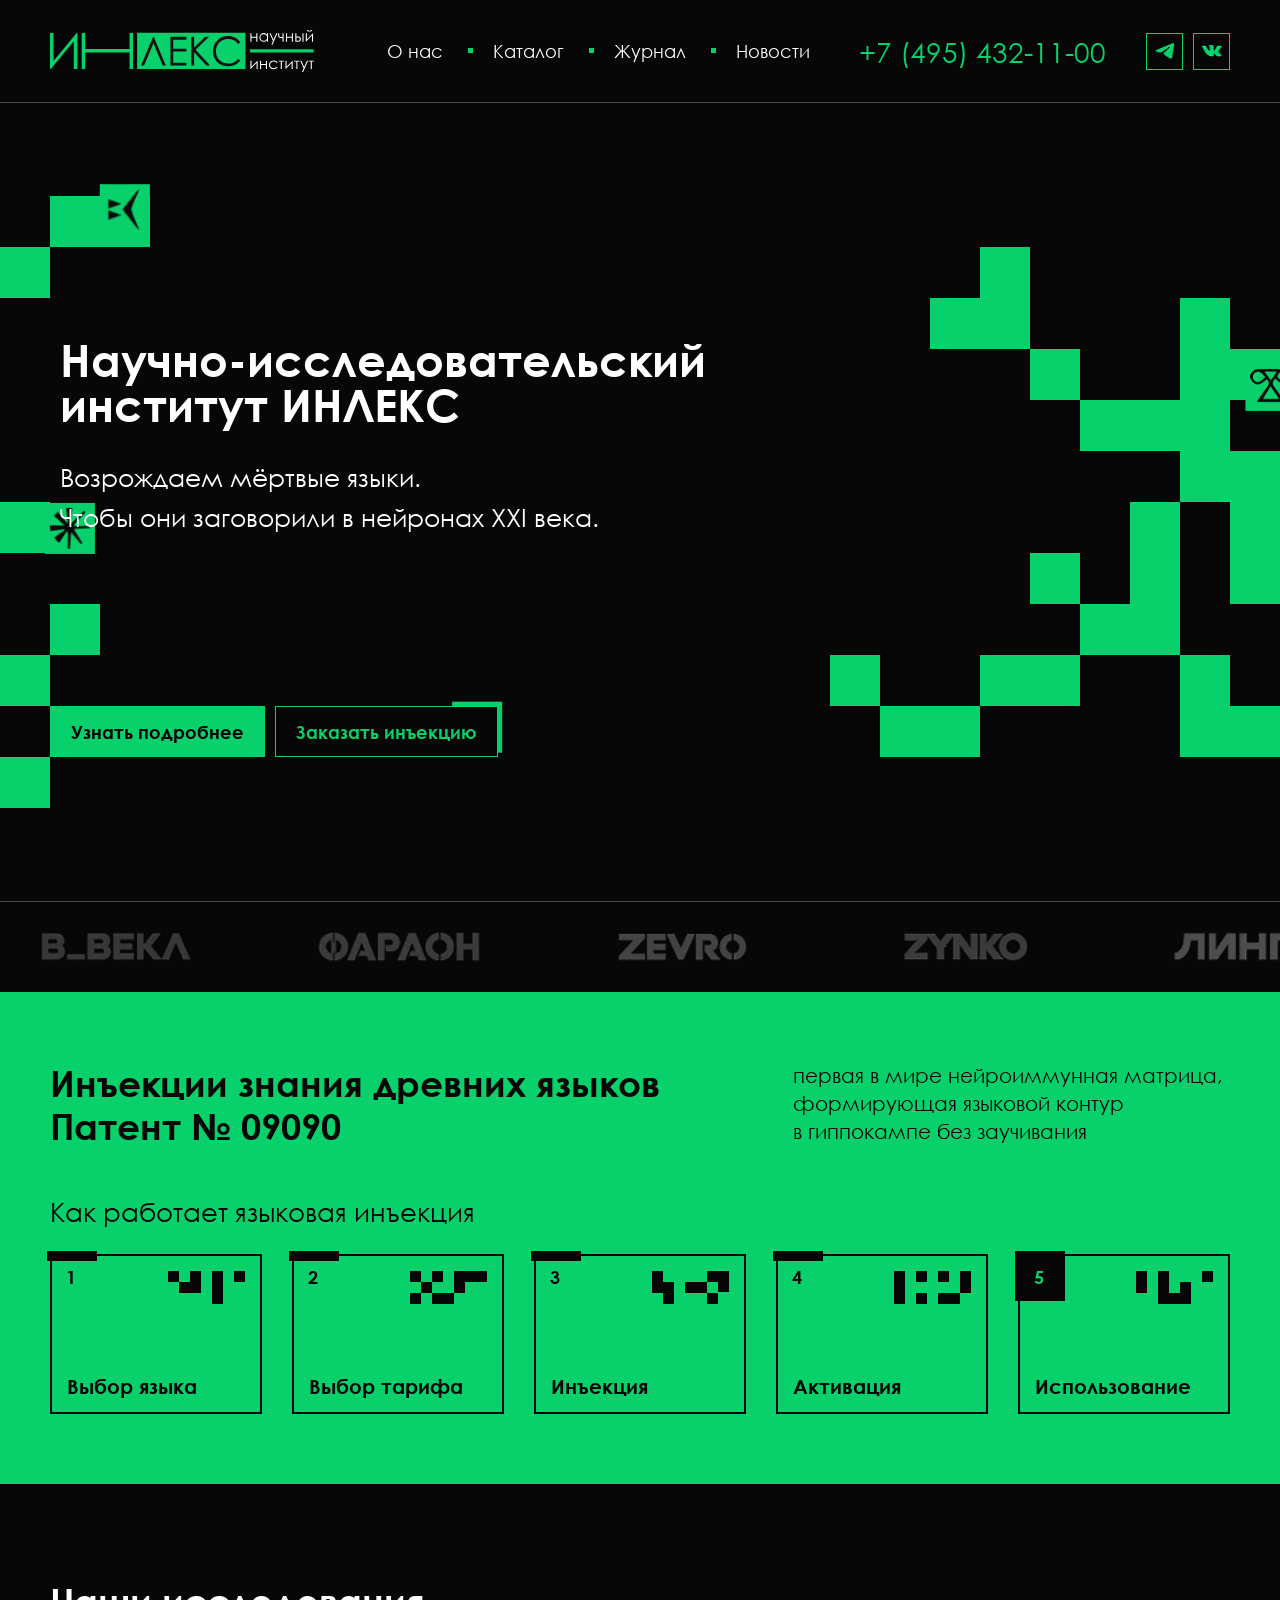
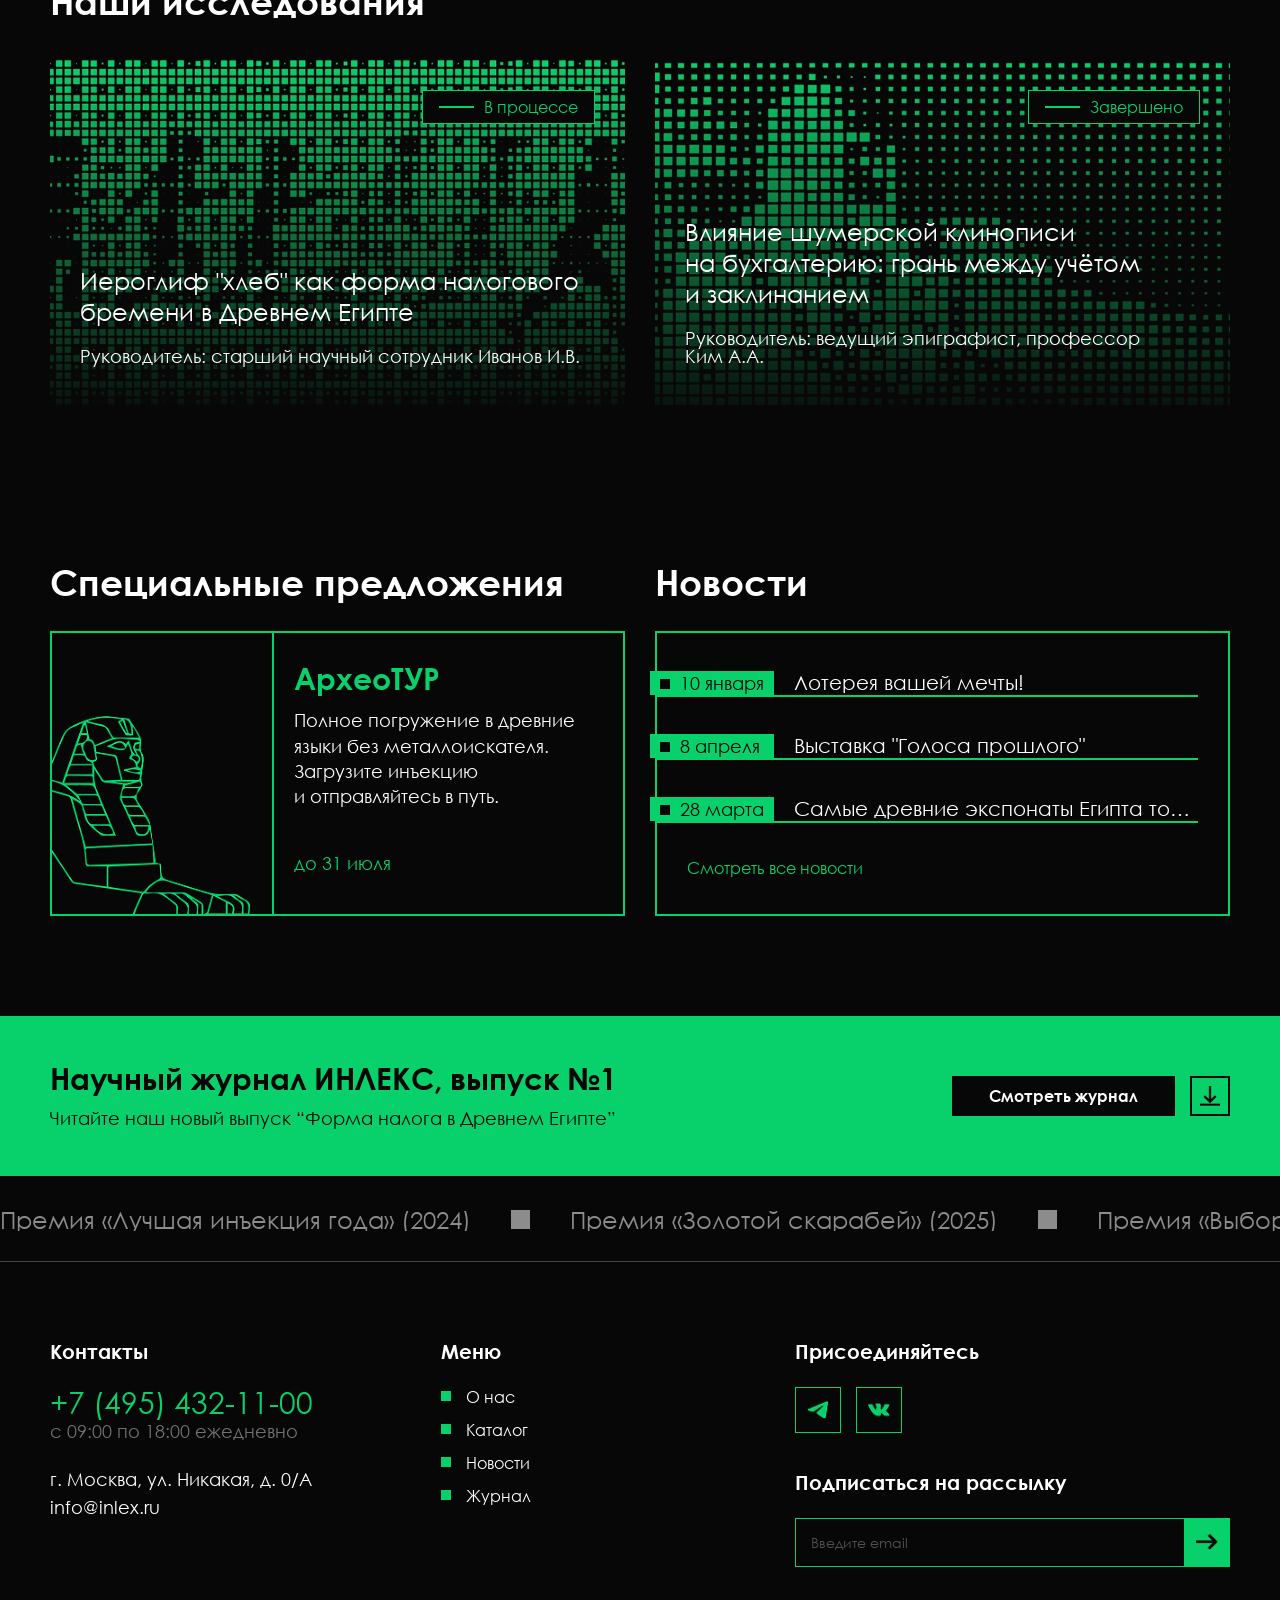
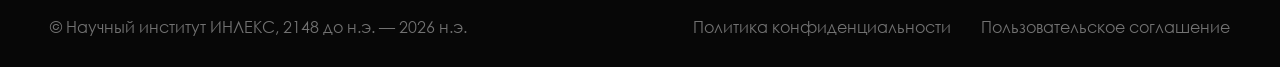
==== index.html @ 59bc56f0 "Rename home.html to index.html" ====
<!DOCTYPE html>
<html lang="ru">

<head>
	<meta charset="UTF-8" />
	<meta name="viewport" content="width=device-width, initial-scale=1.0" />
	<meta name="robots" content="noindex">
	<title>Научно-исследовательский институт ИНЛЕКС</title>
	<link rel="stylesheet" href="styles/style.css">
	<script src="javascripts/script.js"></script>
	<link rel="icon" href="images/favicon.svg" sizes="32x32">
	<link rel="icon" href="images/favicon.svg" sizes="192x192">
	<link rel="apple-touch-icon" href="images/favicon.svg">
</head>

<body>
  <header class="header">
    <a href="#" class="logo">
      <img src="images/logo-inlex.svg" alt="Логотип ИНЛЕКС" class="logo-img">
    </a>
    <ul class="desktop-nav">
      <li><a href="about.html">О нас</a></li>
      <li><a href="shop.html">Каталог</a></li>
      <li><a href="book.html">Журнал</a></li>
      <li><a href="news.html">Новости</a></li>
    </ul>
    <div class="header-contacts">
      <a href="tel:+74954321100" class="phone-desktop">+7 (495) 432-11-00</a>
      <div class="social-icons-desktop">
        <a href="https://t.me/" class="social-btn-desktop tg-desktop" aria-label="Telegram"></a>
        <a href="https://vk.com" class="social-btn-desktop vk-desktop" aria-label="VK"></a>
      </div>
    </div>
    <div class="mobile-header-actions">
      <a href="tel:+74954321100" class="mobile-phone-btn" aria-label="Позвонить"></a>
           <button class="burger-btn js-menu-toggle" aria-label="Открыть меню">
        <span></span>
        <span></span>
        <span></span>
      </button>
    </div>
	<div class="mob-menu-overlay" id="mobile-menu">
  <div class="mob-menu-dialog">
    <div class="mob-menu-box">
      <ul class="menu-nav">
        <li><a href="about.html">О нас</a></li>
        <li><a href="shop.html">Каталог</a></li>
        <li><a href="book.html">Журнал</a></li>
        <li><a href="news.html">Новости</a></li>
      </ul>
      <div class="menu-contacts">
        <a href="tel:+74954321100" class="menu-phone">+7 (495) 432-11-00</a>
        <span class="menu-callback">заказать обратный звонок</span>
      </div>
      <div class="menu-socials">
        <div class="menu-line"></div>
        <a href="https://t.me/" target="_blank" class="social-btn-popup tg-popup" aria-label="Telegram"></a>
        <a href="https://vk.com" target="_blank" class="social-btn-popup vk-popup" aria-label="VK"></a>
        <div class="menu-line"></div>
      </div>
    </div>
  </div>
</div>
	
  </header>
  <main>
   <section class="intro-section">
    <div class="intro-graphic-left">
      <svg width="150" height="612" viewBox="0 0 150 612" fill="none" xmlns="http://www.w3.org/2000/svg">
        <rect x="50" y="408" width="50" height="51" fill="#08D16B" class="anim-square"/>
        <rect x="0" y="459" width="50" height="51" fill="#08D16B" class="anim-square"/>
        <rect x="0" y="561" width="50" height="51" fill="#08D16B" class="anim-square"/>
        <rect x="100" y="0" width="50" height="51" fill="#08D16B" class="anim-square"/>
        <rect x="0" y="306" width="50" height="51" fill="#08D16B" class="anim-square"/>
        <rect x="50" y="0" width="50" height="51" fill="#08D16B" class="anim-square"/>
        <rect x="0" y="51" width="50" height="51" fill="#08D16B" class="anim-square"/>
      </svg>
    </div>
    
    <div class="intro-container">
      <h1 class="intro-title">Научно-исследовательский<br>институт ИНЛЕКС</h1>
      <p class="intro-text">
        Возрождаем мёртвые языки.<br>
        Чтобы они заговорили в нейронах XXI века.
      </p>
    </div>

    <div class="intro-actions">
      <a href="about.html" class="intro-btn-solid">Узнать подробнее</a>
      <a href="https://svetasenko7-glitch.github.io/inlex/?clckid=7e40eaa8" class="intro-btn-border" target="_blank">Заказать инъекцию</a>
    </div>
    
    <div class="intro-graphic-right">
      <svg width="500" height="510" viewBox="0 0 500 510" fill="none" xmlns="http://www.w3.org/2000/svg">
        <rect x="400" y="102" width="50" height="51" fill="#08D16B" class="anim-square"/>
        <rect x="350" y="102" width="50" height="51" fill="#08D16B" class="anim-square"/>
        <rect x="350" y="204" width="50" height="51" fill="#08D16B" class="anim-square"/>
        <rect x="400" y="204" width="50" height="51" fill="#08D16B" class="anim-square"/>
        <rect x="300" y="306" width="50" height="51" fill="#08D16B" class="anim-square"/>
        <rect x="300" y="357" width="50" height="51" fill="#08D16B" class="anim-square"/>
        <rect x="350" y="459" width="50" height="51" fill="#08D16B" class="anim-square"/>
        <rect x="400" y="459" width="50" height="51" fill="#08D16B" class="anim-square"/>
        <rect x="250" y="153" width="50" height="51" fill="#08D16B" class="anim-square"/>
        <rect x="150" y="51" width="50" height="51" fill="#08D16B" class="anim-square"/>
        <rect x="200" y="102" width="50" height="51" fill="#08D16B" class="anim-square"/>
        <rect x="450" y="357" width="50" height="51" fill="#08D16B" class="anim-square"/>
        <rect x="400" y="306" width="50" height="51" fill="#08D16B" class="anim-square"/>
        <rect x="250" y="357" width="50" height="51" fill="#08D16B" class="anim-square"/>
        <rect x="50" y="459" width="50" height="51" fill="#08D16B" class="anim-square"/>
        <rect x="0" y="408" width="50" height="51" fill="#08D16B" class="anim-square"/>
        <rect x="200" y="306" width="50" height="51" fill="#08D16B" class="anim-square"/>
        <rect x="200" y="408" width="50" height="51" fill="#08D16B" class="anim-square"/>
        <rect x="350" y="408" width="50" height="51" fill="#08D16B" class="anim-square"/>
        <rect x="150" y="408" width="50" height="51" fill="#08D16B" class="anim-square"/>
        <rect x="100" y="459" width="50" height="51" fill="#08D16B" class="anim-square"/>
        <rect x="150" y="0" width="50" height="51" fill="#08D16B" class="anim-square"/>
        <rect x="100" y="51" width="50" height="51" fill="#08D16B" class="anim-square"/>
        <rect x="350" y="51" width="50" height="51" fill="#08D16B" class="anim-square"/>
        <rect x="300" y="255" width="50" height="51" fill="#08D16B" class="anim-square"/>
        <rect x="400" y="255" width="50" height="51" fill="#08D16B" class="anim-square"/>
        <rect x="450" y="255" width="50" height="51" fill="#08D16B" class="anim-square"/>
        <rect x="350" y="153" width="50" height="51" fill="#08D16B" class="anim-square"/>
        <rect x="300" y="153" width="50" height="51" fill="#08D16B" class="anim-square"/>
        <rect x="450" y="102" width="50" height="51" fill="#08D16B" class="anim-square"/>
      </svg>
    </div>

  </section>
   
 
    <section class="brand-ticker-section">
      <div class="brand-ticker-container" id="brandTicker">
        <div class="brand-ticker-track" id="brandTickerTrack">
          <div class="brand-ticker-item"><img src="images/logo-1.webp" alt="Партнер B_BEKA" class="brand-ticker-img"></div>
          <div class="brand-ticker-item"><img src="images/logo-2.webp" alt="Партнер ФАРАОН" class="brand-ticker-img"></div>
          <div class="brand-ticker-item"><img src="images/logo-3.webp" alt="Партнер ZEVRO" class="brand-ticker-img"></div>
          <div class="brand-ticker-item"><img src="images/logo-4.webp" alt="Партнер ZYNKO" class="brand-ticker-img"></div>
          <div class="brand-ticker-item"><img src="images/logo-5.webp" alt="Партнер ЛИНГО" class="brand-ticker-img"></div>
          <div class="brand-ticker-item"><img src="images/logo-6.webp" alt="Партнер АРХЕОТУР" class="brand-ticker-img"></div>
          <div class="brand-ticker-item"><img src="images/logo-7.webp" alt="Партнер ГОЛОС" class="brand-ticker-img"></div>
          <div class="brand-ticker-item"><img src="images/logo-8.webp" alt="Партнер НОРДИК" class="brand-ticker-img"></div>
          <div class="brand-ticker-item"><img src="images/logo-9.webp" alt="Партнер АЛГОС" class="brand-ticker-img"></div>
          <div class="brand-ticker-item"><img src="images/logo-10.webp" alt="Партнер VEXO" class="brand-ticker-img"></div>
          <div class="brand-ticker-item"><img src="images/logo-11.webp" alt="Партнер ОККОЛЛО" class="brand-ticker-img"></div>
          <div class="brand-ticker-item"><img src="images/logo-13.webp" alt="Партнер NEXO" class="brand-ticker-img"></div>
        </div>
      </div>
    </section>
    <section class="inj-flow-section">
      <div class="inj-flow-header">
        <h2 class="inj-flow-title">Инъекции знания древних языков<br>Патент №&#160;09090</h2>
        <p class="inj-flow-desc">
          первая в мире нейроиммунная матрица, формирующая языковой контур в&#160;гиппокампе без&#160;заучивания
        </p>
      </div>
      <h3 class="inj-flow-subtitle">Как работает языковая инъекция</h3>
      <div class="inj-flow-grid">
        <div class="inj-flow-card">
          <div class="inj-flow-num-wrap">
            <div class="inj-flow-num-bg"></div>
            <span class="inj-flow-num-text">1</span>
          </div>
          <div class="inj-flow-icon">
            <img src="images/inj1.png" alt="Выбор языка">
          </div>
          <div class="inj-flow-card-title">Выбор языка</div>
        </div>
        <div class="inj-flow-card">
          <div class="inj-flow-num-wrap">
            <div class="inj-flow-num-bg"></div>
            <span class="inj-flow-num-text">2</span>
          </div>
          <div class="inj-flow-icon">
            <img src="images/inj2.png" alt="Выбор тарифа">
          </div>
          <div class="inj-flow-card-title">Выбор тарифа</div>
        </div>
        <div class="inj-flow-card">
          <div class="inj-flow-num-wrap">
            <div class="inj-flow-num-bg"></div>
            <span class="inj-flow-num-text">3</span>
          </div>
          <div class="inj-flow-icon">
            <img src="images/inj3.png" alt="Инъекция">
          </div>
          <div class="inj-flow-card-title">Инъекция</div>
        </div>
        <div class="inj-flow-card">
          <div class="inj-flow-num-wrap">
            <div class="inj-flow-num-bg"></div>
            <span class="inj-flow-num-text">4</span>
          </div>
          <div class="inj-flow-icon">
            <img src="images/inj4.png" alt="Активация">
          </div>
          <div class="inj-flow-card-title">Активация</div>
        </div>
        <div class="inj-flow-card">
          <div class="inj-flow-num-wrap">
            <div class="inj-flow-num-bg"></div>
            <span class="inj-flow-num-text">5</span>
          </div>
          <div class="inj-flow-icon">
            <img src="images/inj5.png" alt="Использование">
          </div>
          <div class="inj-flow-card-title">Использование</div>
        </div>
      </div>
    </section>
    <section class="res-sec-section">
      <h2 class="res-sec-main-title">Наши исследования</h2>
      <div class="res-sec-grid">
        <div class="res-sec-card js-popup-trigger" data-popup="popup-research" style="background-image: linear-gradient(to bottom, rgba(0, 0, 0, 0) 0%, rgb(8 8 8 / 94%) 100%), url('images/research-1.webp');" data-res-title="Иероглиф &quot;хлеб&quot; как форма налогового бремени в Древнем Египте" data-res-leader="Руководитель: старший научный сотрудник Иванов И.В." data-res-img="images/research-1.webp" data-res-status="В процессе" data-res-num="№1748_3" data-res-hypothesis="1 иероглиф «хлеб» в ведомости = 1 мера зерна, изъятая в пользу номарха. Частота символа в тексте обратно пропорциональна уровню сытости писца." data-res-status-text="68% испытуемых, получивших эту ячейку памяти, начинают испытывать дискомфорт при виде лепешек.">
          <div class="res-sec-badge">В процессе</div>
          <div class="res-sec-content">
            <h3 class="res-sec-card-title">Иероглиф "хлеб" как&#160;форма налогового бремени в&#160;Древнем Египте</h3>
            <p class="res-sec-card-leader">Руководитель: старший научный сотрудник Иванов&#160;И.В.</p>
          </div>
        </div>
        <div class="res-sec-card js-popup-trigger" data-popup="popup-research" style="background-image: linear-gradient(to bottom, rgba(0, 0, 0, 0) 0%, rgb(8 8 8 / 94%) 100%), url('images/research-2.webp');" data-res-title="Влияние шумерской клинописи на бухгалтерию: грань между учётом и заклинанием" data-res-leader="Руководитель: ведущий эпиграфист, профессор Ким А.А." data-res-img="images/research-2.webp" data-res-status="Завершено" data-res-num="№0982_A" data-res-hypothesis="Шумерские глиняные таблички содержали скрытые фонетические паттерны, которые приводили к спонтанной синхронизации дебета и кредита." data-res-status-text="Исследование полностью завершено. Интегрировано в основной каталог нейроматриц института.">
          <div class="res-sec-badge">Завершено</div>
          <div class="res-sec-content">
            <h3 class="res-sec-card-title">Влияние шумерской клинописи на&#160;бухгалтерию: грань между учётом и&#160;заклинанием</h3>
            <p class="res-sec-card-leader">Руководитель: ведущий эпиграфист, профессор Ким&#160;А.А.</p>
          </div>
        </div>
      </div>
    </section>
    <section class="promo-news-section">
      <div class="promo-news-grid">
        <div class="promo-news-col">
          <h2 class="promo-news-block-title">Специальные предложения</h2>
          <a href="https://svetasenko7-glitch.github.io/archeotour/" target="_blank" class="promo-news-offer-card">
            <div class="promo-news-offer-img-box">
              <img src="images/sphinx.png" alt="АрхеоТУР" class="promo-news-offer-img">
            </div>
            <div class="promo-news-offer-info">
              <h3 class="promo-news-offer-title">АрхеоТУР</h3>
              <p class="promo-news-offer-desc">Полное погружение в&#160;древние языки без&#160;металлоискателя. Загрузите инъекцию и&#160;отправляйтесь в&#160;путь.</p>
              <span class="promo-news-offer-date">до 31 июля</span>
            </div>
          </a>
        </div>
        <div class="promo-news-col">
          <h2 class="promo-news-block-title">Новости</h2>
          <div class="promo-news-list-box">
            <div class="promo-news-list-container">
              <div class="promo-news-item js-popup-trigger" data-popup="popup-news" data-res-title="Лотерея вашей мечты!" data-res-date="12.05.2026" data-res-tag="Новости" data-res-imgs="images/baner-4-1.webp,images/baner-4-2.webp,images/baner-4-3.webp" data-res-desc="Приходите на выставку «Языки до речи: письменность как технология власти» и испытайте судьбу." data-res-rules="1. Вытягиваете шарик из специальной амфоры.<br>2. Лопаете его.<br>3. Внутри — древний язык: аккадский, ведийский, санскрит или другой." data-res-note="Подходите с выигрышем к нашему сотруднику и получите микро-инъекцию прямо на месте. Через 10 минут вы сможете прочитать название экспоната в оригинале.">
                <div class="promo-news-item-badge">10 января</div>
                <div class="promo-news-item-title">Лотерея вашей мечты!</div>
              </div>
              <div class="promo-news-item js-popup-trigger" data-popup="popup-news" data-res-title="Выставка &quot;Голоса прошлого&quot;" data-res-date="08.04.2026" data-res-tag="Выставки" data-res-imgs="images/baner-1-1.webp,images/baner-1-2.webp,images/baner-1-3.webp" data-res-desc="Уникальная экспозиция оживших звуковых контуров дописьменной эпохи человечества." data-res-rules="1. Регистрация на главном входе института.<br>2. Выдача индивидуальных нейроинтерфейсов.<br>3. Погружение в свободном аудиорежиме." data-res-note="Количество мест в группах ограничено техническими мощностями принимающей матрицы.">
                <div class="promo-news-item-badge">8 апреля</div>
                <div class="promo-news-item-title">Выставка "Голоса прошлого"</div>
              </div>
              <div class="promo-news-item js-popup-trigger" data-popup="popup-news" data-res-title="Самые древние экспонаты Египта только 28" data-res-date="28.03.2026" data-res-tag="Лекторий" data-res-imgs="images/baner-2-1.webp,images/baner-2-2.webp,images/baner-2-3.webp" data-res-desc="Закрытый показ артефактов раннего царства перед их окончательной оцифровкой." data-res-rules="Доступ предоставляется только сотрудникам и держателям расширенных языковых пакетов." data-res-note="Съемка и копирование паттернов строго запрещены регламентом безопасности ИНЛЕКС.">
                <div class="promo-news-item-badge">28 марта</div>
                <div class="promo-news-item-title">Самые древние экспонаты Египта только 28</div>
              </div>
            </div>
            <a href="news.html" class="promo-news-more-link">Смотреть все новости</a>
          </div>
        </div>
      </div>
    </section>
    <section class="jrnl-promo-section">
      <div class="jrnl-promo-container">
        <div class="jrnl-promo-content">
          <h2 class="jrnl-promo-title">Научный журнал ИНЛЕКС, выпуск №1</h2>
          <p class="jrnl-promo-text">Читайте наш новый выпуск “Форма налога в Древнем Египте”</p>
        </div>
        <div class="jrnl-promo-actions">
          <a href="book.html" class="jrnl-promo-btn-main">Смотреть журнал</a>
          <a href="files/magazine-inlex.pdf" download class="jrnl-promo-btn-download" aria-label="Скачать журнал в формате PDF">
            <img src="images/icon-download.png" alt="Скачать" class="jrnl-promo-download-icon">
          </a>
        </div>
      </div>
    </section>
    <section class="awrd-ticker-section awrd-ticker-section--home">
      <div class="awrd-ticker-container" id="awardsTicker">
        <div class="awrd-ticker-track" id="awardsTickerTrack">
          <div class="awrd-ticker-item">Премия «Лучшая инъекция года» (2024)</div>
          <div class="awrd-ticker-item">Премия «Золотой скарабей» (2025)</div>
          <div class="awrd-ticker-item">Премия «Выбор муз» (2025)</div>
          <div class="awrd-ticker-item">Премия «Нейро-Прорыв» (2026)</div>
          <div class="awrd-ticker-item">Премия «Цифровой Гиппокамп» (2026)</div>
        </div>
      </div>
    </section>
  </main>
  <footer class="footer">
    <div class="footer-inner">
      <div class="footer-left">
        <div class="footer-block">
          <h3 class="footer-title">Контакты</h3>
          <a href="tel:+74954321100" class="footer-phone">+7 (495) 432-11-00</a>
          <p class="footer-text footer-schedule">с 09:00 по 18:00 ежедневно</p>
          <p class="footer-text footer-address">г. Москва, ул. Никакая, д. 0/А</p>
          <a href="mailto:info@inlex.ru" class="footer-text footer-email">info@inlex.ru</a>
        </div>
      </div>
      <div class="footer-center">
        <div class="footer-block">
          <h3 class="footer-title">Меню</h3>
          <ul class="footer-menu">
            <li><a href="about.html">О нас</a></li>
            <li><a href="shop.html">Каталог</a></li>
            <li><a href="news.html">Новости</a></li>
            <li><a href="book.html">Журнал</a></li>
          </ul>
        </div>
      </div>
      <div class="footer-right">
        <div class="footer-block footer-social-block">
          <h3 class="footer-title">Присоединяйтесь</h3>
          <div class="footer-socials">
            <a href="https://t.me/" class="social-btn-footer tg-footer" aria-label="Telegram"></a>
            <a href="https://vk.com/" class="social-btn-footer vk-footer" aria-label="VK"></a>
          </div>
        </div>
        <div class="footer-block footer-subscribe-block">
          <h3 class="footer-title">Подписаться на рассылку</h3>
          <form id="subscribe-form" class="subscribe-form">
            <input type="text" class="subscribe-input" placeholder="Введите email">
            <button type="submit" class="subscribe-btn" aria-label="Подписаться"></button>
          </form>
          <p id="subscribe-success" class="subscribe-success" style="display: none;">Ваша заявка принята</p>
        </div>
      </div>
    </div>
    <div class="footer-bottom">
      <div class="footer-copy">© Научный институт ИНЛЕКС, 2148 до н.э. — 2026 н.э.</div>
      <div class="footer-legal">
        <a href="404.html">Политика конфиденциальности</a>
        <a href="404.html">Пользовательское соглашение</a>
      </div>
    </div>
  </footer>
 
 
  <div class="popup" id="popup-research">
    <div class="popup__dialog">
      <button class="popup__close js-popup-close" aria-label="Закрыть"></button>
      <div class="popup__content res-modal-container">
        <div class="res-modal-layout">
          <div class="res-modal-top">
            <div class="res-modal-img-box">
              <img src="" alt="" data-popup-field="img" class="res-modal-img">
            </div>
            <div class="res-modal-info">
              <div class="res-modal-tags">
                <span data-popup-field="status" class="res-modal-tag-status"></span>
                <span data-popup-field="num" class="res-modal-tag-num"></span>
              </div>
              <h2 data-popup-field="title" class="res-modal-title"></h2>
              <p data-popup-field="leader" class="res-modal-leader"></p>
            </div>
          </div>
          <hr class="res-modal-divider">
          <div class="res-modal-table">
            <div class="res-modal-row">
              <div class="res-modal-label">Гипотеза</div>
              <div class="res-modal-value" data-popup-field="hypothesis"></div>
            </div>
            <div class="res-modal-row">
              <div class="res-modal-label">Статус</div>
              <div class="res-modal-value" data-popup-field="status-text"></div>
            </div>
          </div>
        </div>
      </div>
    </div>
  </div>
  <div class="popup" id="popup-news">
    <div class="popup__dialog">
      <button class="popup__close js-popup-close" aria-label="Закрыть"></button>
      <div class="popup__content promo-modal-container">
        <div class="promo-modal-layout">
          <div class="promo-modal-media">
            <div class="promo-modal-slider-box">
              <img src="" alt="Иллюстрация новости" data-popup-field="imgs" class="promo-modal-slider-img">
            </div>
          </div>
          <div class="promo-modal-info">
            <div class="promo-modal-tags">
              <span data-popup-field="date" class="promo-modal-tag-date"></span>
              <span data-popup-field="tag" class="promo-modal-tag-type"></span>
            </div>
            <h2 data-popup-field="title" class="promo-modal-title"></h2>
            <p data-popup-field="desc" class="promo-modal-desc"></p>
            <div class="promo-modal-rules-block">
              <h4 class="promo-modal-rules-title">Правила простые:</h4>
              <div data-popup-field="rules" class="promo-modal-rules-text"></div>
            </div>
            <p data-popup-field="note" class="promo-modal-note"></p>
            <span class="promo-modal-footer-msg">Ждём вас!</span>
          </div>
        </div>
      </div>
    </div>
  </div>
</body>

</html>
---- styles/style.css ----
@import url('reset.css');
@import url('fonts.css');
@import url('main.css');
@import url('about.css');
@import url('shop.css');
@import url('news.css');
@import url('adaptive.css');
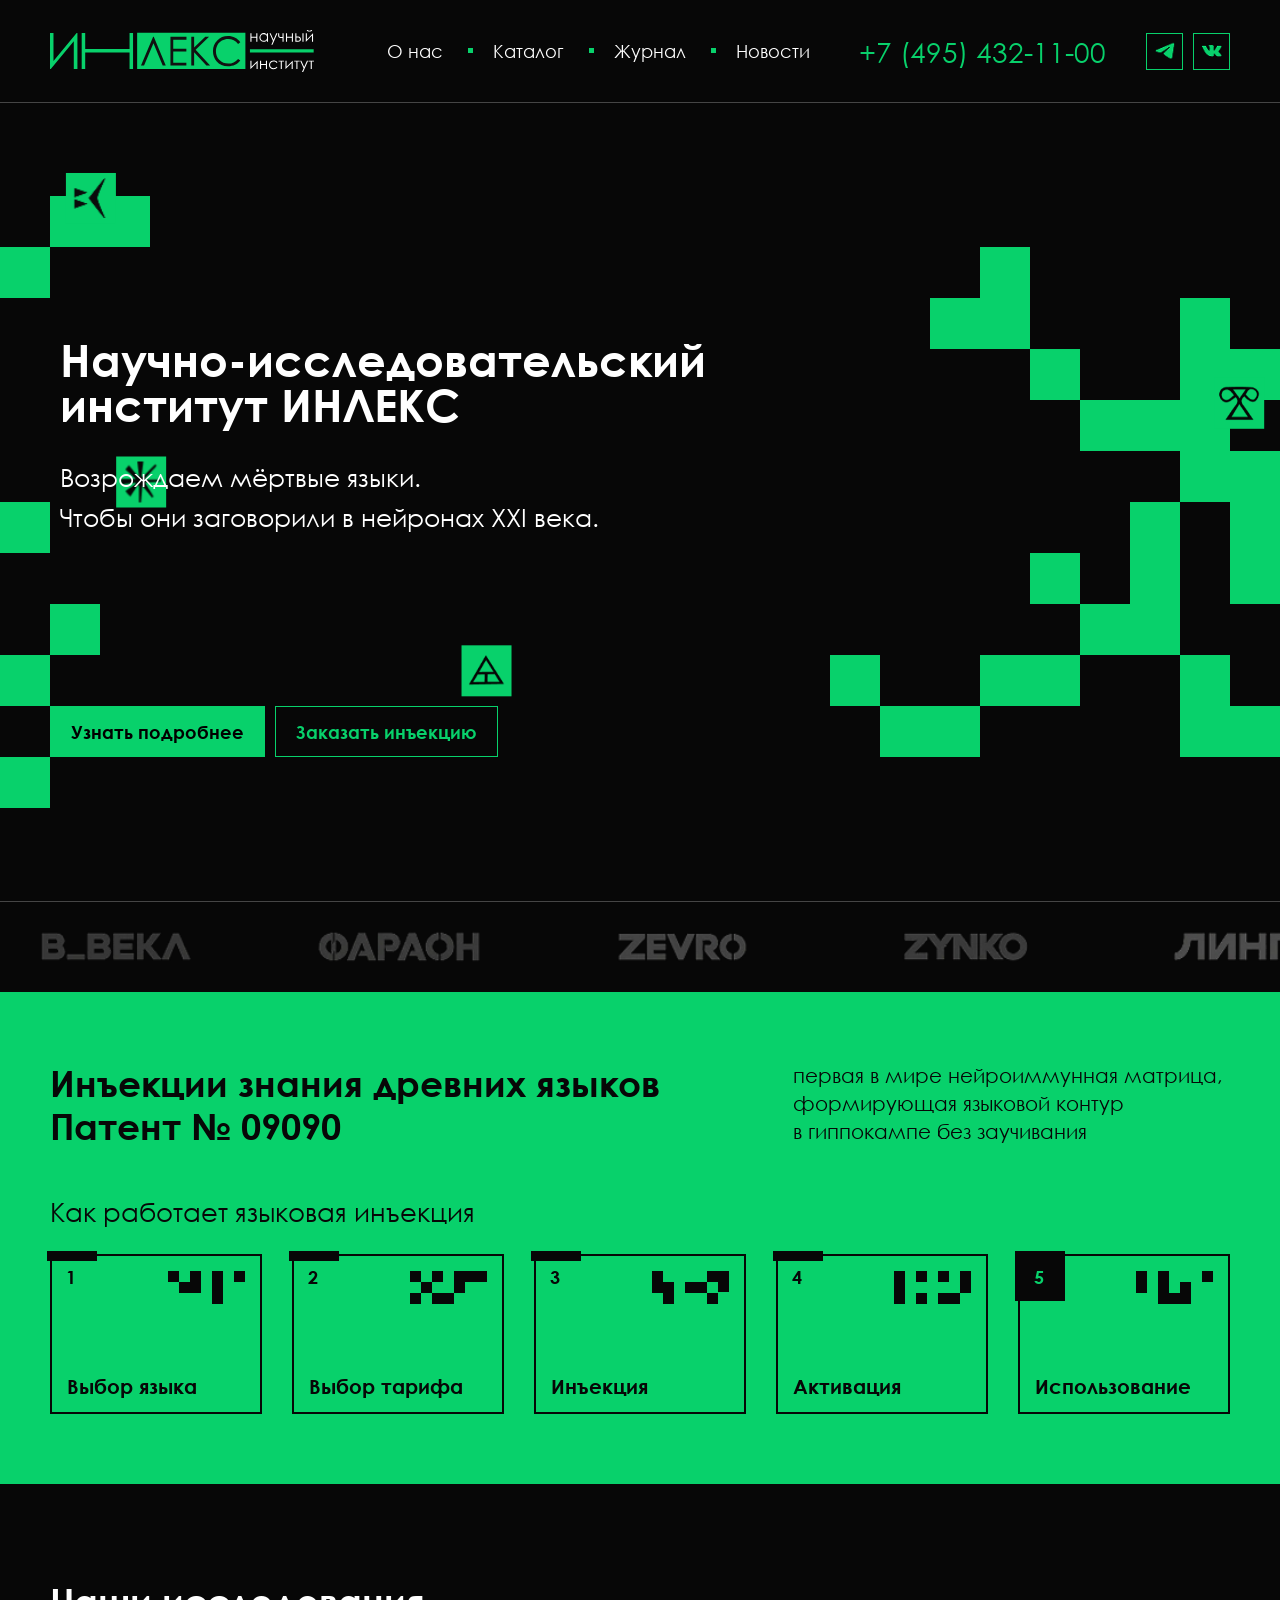
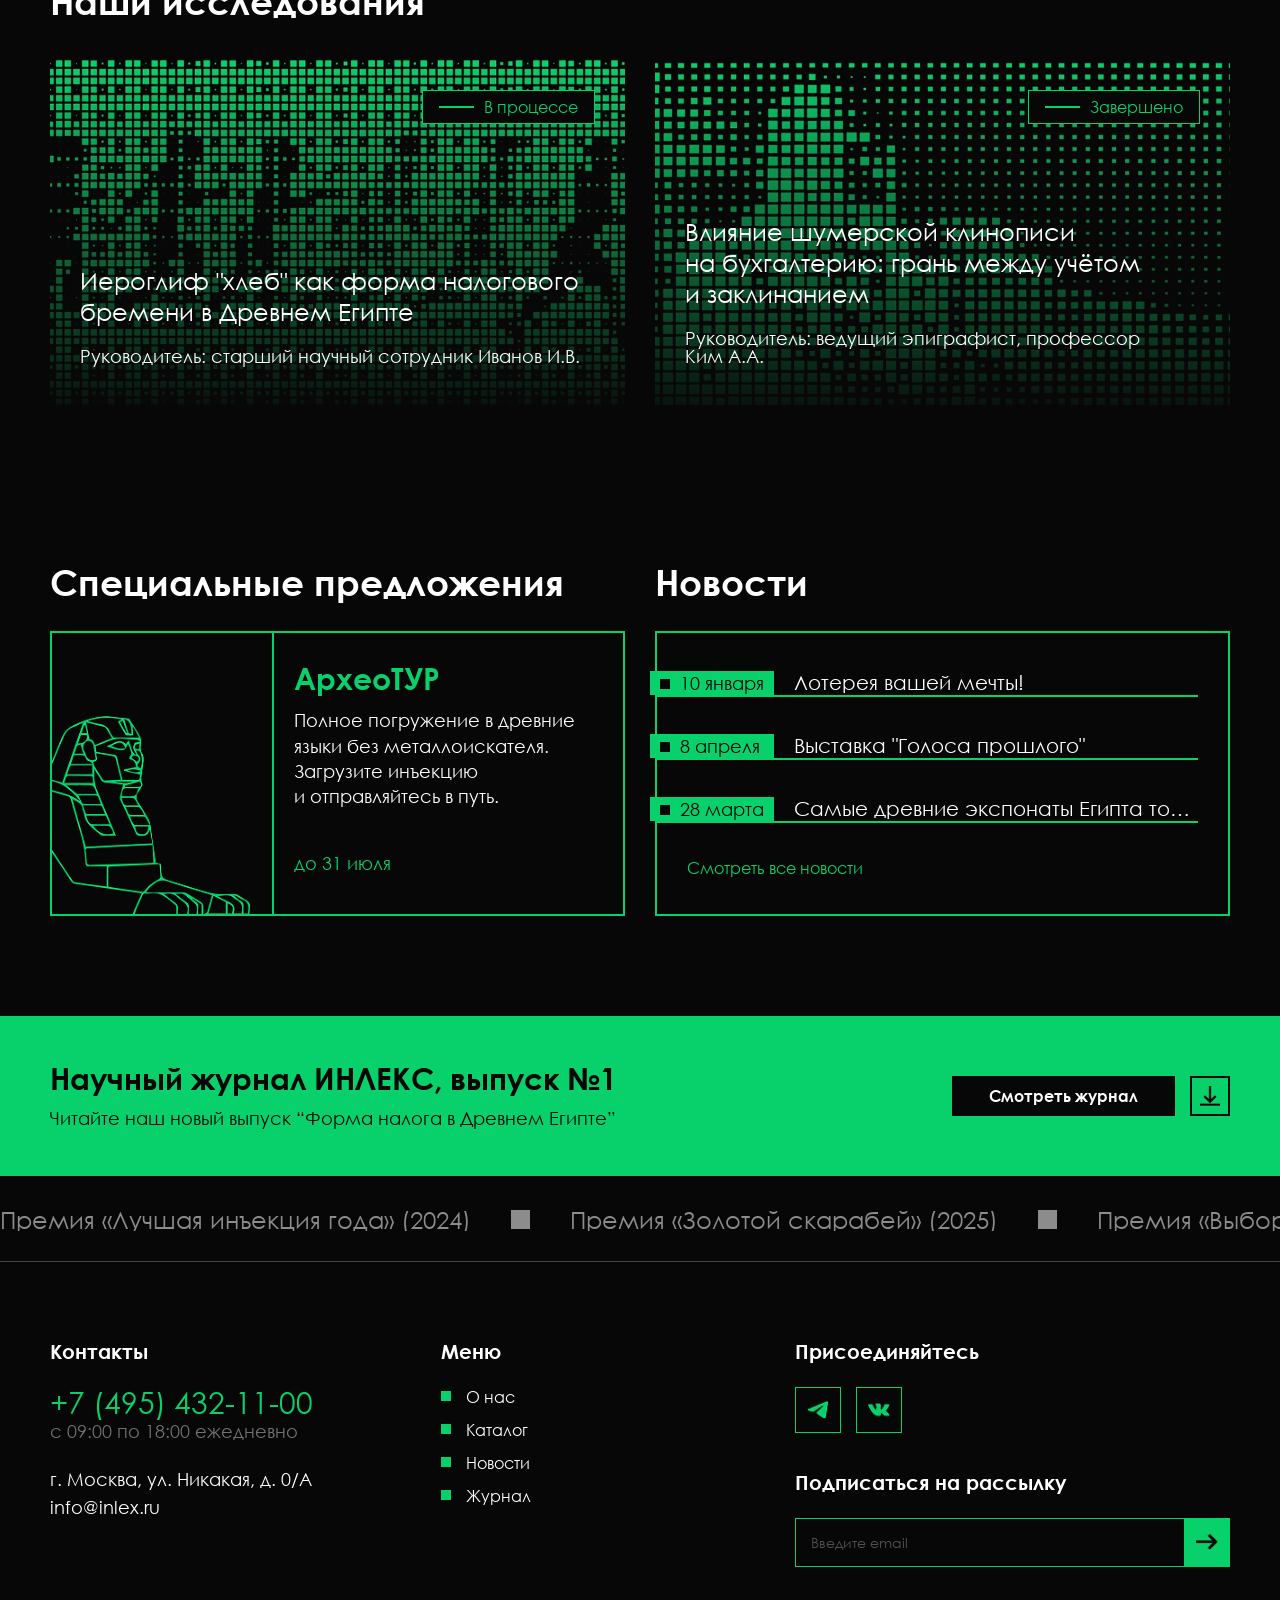
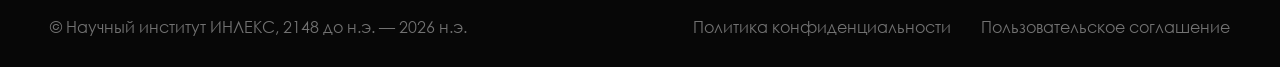
==== commit 5f4730a4: "Update index.html" ====
--- a/index.html
+++ b/index.html
@@ -27,8 +27,8 @@
     <div class="header-contacts">
       <a href="tel:+74954321100" class="phone-desktop">+7 (495) 432-11-00</a>
       <div class="social-icons-desktop">
-        <a href="https://t.me/" class="social-btn-desktop tg-desktop" aria-label="Telegram"></a>
-        <a href="https://vk.com" class="social-btn-desktop vk-desktop" aria-label="VK"></a>
+        <a href="https://t.me/" target="_blank" class="social-btn-desktop tg-desktop" aria-label="Telegram"></a>
+        <a href="https://vk.com" target="_blank" class="social-btn-desktop vk-desktop" aria-label="VK"></a>
       </div>
     </div>
     <div class="mobile-header-actions">
@@ -315,8 +315,8 @@
         <div class="footer-block footer-social-block">
           <h3 class="footer-title">Присоединяйтесь</h3>
           <div class="footer-socials">
-            <a href="https://t.me/" class="social-btn-footer tg-footer" aria-label="Telegram"></a>
-            <a href="https://vk.com/" class="social-btn-footer vk-footer" aria-label="VK"></a>
+            <a href="https://t.me/" target="_blank" class="social-btn-footer tg-footer" aria-label="Telegram"></a>
+            <a href="https://vk.com/" target="_blank" class="social-btn-footer vk-footer" aria-label="VK"></a>
           </div>
         </div>
         <div class="footer-block footer-subscribe-block">
